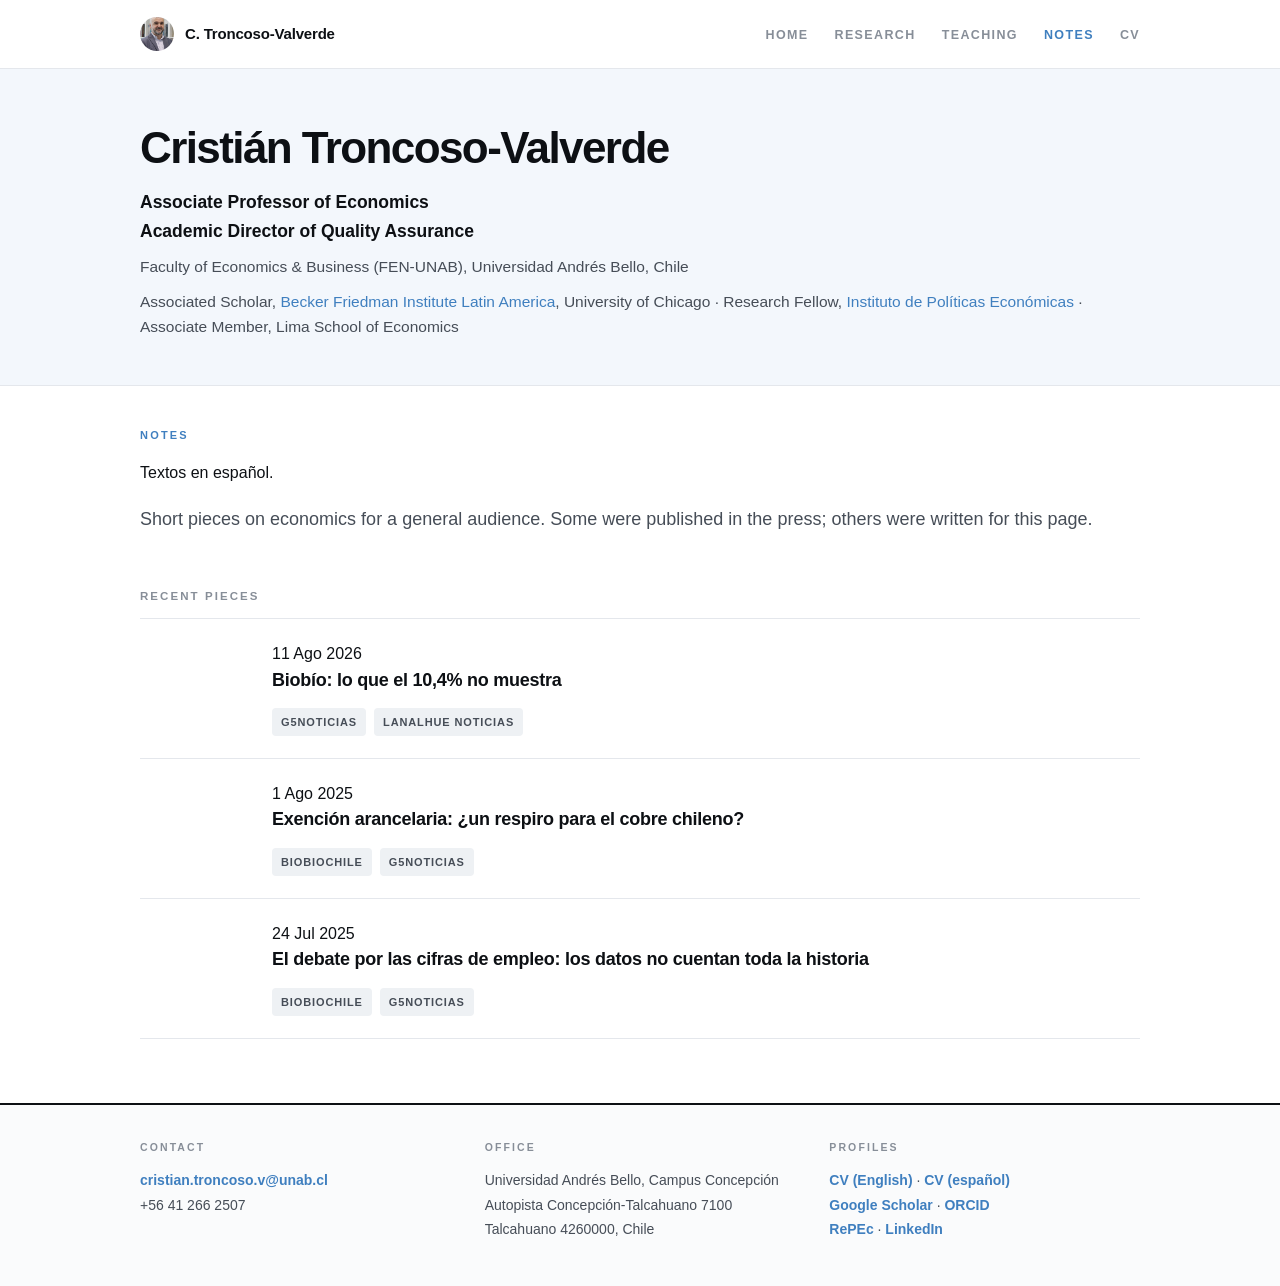
==== notes.html @ b49aa7f2 "Add files via upload" ====
<!doctype html>
<html lang="en">
<head>
<meta charset="utf-8">
<meta name="viewport" content="width=device-width, initial-scale=1">
<title>Notes — Cristián Troncoso-Valverde</title>
<meta name="description" content="Short pieces on economics for a general audience, written in Spanish. Some were published in the press; others were written for this page.">
<link rel="canonical" href="https://ctroncoso-valverde.github.io/notes.html">
<meta property="og:type" content="profile">
<meta property="og:title" content="Notes — Cristián Troncoso-Valverde">
<meta property="og:description" content="Short pieces on economics for a general audience, written in Spanish.">
<meta property="og:url" content="https://ctroncoso-valverde.github.io/notes.html">
<meta property="og:image" content="https://ctroncoso-valverde.github.io/assets/photo.jpg">
<meta name="twitter:card" content="summary">
<link rel="stylesheet" href="assets/style.css">

</head>
<body>
<main class="page">
<div class="topbar"><div class="wrap">
    <span class="tb-id"><span class="tb-av"></span>C. Troncoso-Valverde</span>
    <nav class="tb-nav"><a href="index.html">Home</a><a href="research.html">Research</a><a href="teaching.html">Teaching</a><a class="on" href="notes.html">Notes</a><a href="files/cv-en.pdf">CV</a></nav>
  </div></div>
  <div class="idwrap"><div class="wrap">
    <div class="ident">
      <div>
        <h1>Cristián Troncoso-Valverde</h1>
        <p class="role">Associate Professor of Economics<br>Academic Director of Quality Assurance</p>
        <p class="aff">Faculty of Economics &amp; Business (FEN-UNAB), Universidad Andrés Bello, Chile</p>
        <p class="aff" style="margin-top:10px">Associated Scholar, <a href="https://bfi.uchicago.edu/centers-programs/becker-friedman-institute-latin-america/">Becker Friedman Institute Latin America</a>,
        University of Chicago · Research Fellow, <a href="https://ipe.unab.cl/">Instituto de Políticas Económicas</a> ·
        Associate Member, Lima School of Economics</p>
      </div>
    </div>
  </div></div>

  <div class="wrap">

    <p class="kicker">Notes</p>
    <p class="sublabel">Textos en español.</p>
    <div class="lead hoverable">
      <p class="prose">Short pieces on economics for a general audience. Some were published in the
      press; others were written for this page.</p>
    </div>

<h2>Recent pieces</h2>

<!-- NOTES:START -->
    <div class="row" data-date="2026-08-11"><div class="d">11 Ago 2026</div>
      <p class="ti"><a href="https://g5noticias.cl/2026/08/11/biobio-lo-que-el-104-no-muestra-por-cristian-troncoso-valverde-profesor-asociado-facultad-de-economia-y-negocios-universidad-andres-bello/">Biobío: lo que el 10,4% no muestra</a></p>
      <div class="lk"><a class="ext" href="https://g5noticias.cl/2026/08/11/biobio-lo-que-el-104-no-muestra-por-cristian-troncoso-valverde-profesor-asociado-facultad-de-economia-y-negocios-universidad-andres-bello/">G5noticias</a><a class="ext" href="https://www.lanalhuenoticias.cl/leenota.php?noti=17923">Lanalhue Noticias</a></div>
    </div>
    <div class="row" data-date="2025-08-01"><div class="d">1 Ago 2025</div>
      <p class="ti"><a href="https://www.biobiochile.cl/noticias/opinion/tu-voz/2025/08/01/arancel-al-cobre-eeuu-chile-economia.shtml">Exención arancelaria: ¿un respiro para el cobre chileno?</a></p>
      <div class="lk"><a class="ext" href="https://www.biobiochile.cl/noticias/opinion/tu-voz/2025/08/01/arancel-al-cobre-eeuu-chile-economia.shtml">BioBioChile</a><a class="ext" href="https://g5noticias.cl/2025/08/03/exencion-arancelaria-un-respiro-para-el-cobre-chileno-por-cristian-troncoso-valverde-instituto-de-politicas-economicas-facultad-de-economia-y-negocios-universidad-andres-bello/">G5noticias</a></div>
    </div>
    <div class="row" data-date="2025-07-24"><div class="d">24 Jul 2025</div>
      <p class="ti"><a href="https://www.biobiochile.cl/noticias/opinion/tu-voz/2025/07/24/debate-por-cifras-de-empleo-jara-matthei.shtml">El debate por las cifras de empleo: los datos no cuentan toda la historia</a></p>
      <div class="lk"><a class="ext" href="https://www.biobiochile.cl/noticias/opinion/tu-voz/2025/07/24/debate-por-cifras-de-empleo-jara-matthei.shtml">BioBioChile</a><a class="ext" href="https://g5noticias.cl/2025/07/25/el-debate-por-las-cifras-de-empleo-por-cristian-troncoso-valverde-instituto-de-politicas-economicas-facultad-de-economia-y-negocios-universidad-andres-bello/">G5noticias</a></div>
    </div>
<!-- NOTES:END -->

  </div>
  <div class="foot" id="contact"><div class="wrap">
    <div><h3>Contact</h3><p><a href="mailto:cristian.troncoso.v@unab.cl">cristian.troncoso.v@unab.cl</a><br>+56 41 266 2507</p></div>
    <div><h3>Office</h3><p>Universidad Andrés Bello, Campus Concepción<br>
      Autopista Concepción-Talcahuano 7100<br>Talcahuano 4260000, Chile</p></div>
    <div><h3>Profiles</h3><p><a href="files/cv-en.pdf">CV (English)</a> · <a href="files/cv-es.pdf">CV (español)</a><br><a href="https://scholar.google.com/citations?user=-qR7iWAAAAAJ&amp;hl=en">Google Scholar</a> · <a href="https://orcid.org/0000-0001-8231-6727">ORCID</a><br>
      <a href="https://ideas.repec.org/e/ptr167.html">RePEc</a> · <a href="https://www.linkedin.com/in/cristi%C3%A1n-troncoso-valverde-75929161">LinkedIn</a></p></div>
  </div></div>
</main>
</body>
</html>
---- assets/style.css ----
*,*::before,*::after{box-sizing:border-box}
:root{--ink:#0d1014;--ink2:#464d57;--ink3:#878e98;--line:#e4e7ec;--acc:#3f7fbf;--band:#f3f7fc;--hover:#f0f1f3}
body{margin:0;background:#fff;font:16px/1.66 -apple-system,BlinkMacSystemFont,"Segoe UI",Roboto,"Helvetica Neue",sans-serif;
 -webkit-font-smoothing:antialiased;color:var(--ink)}
.page{background:#fff}
.wrap{max-width:1080px;margin:0 auto;padding:0 40px}

/* barra superior */
.topbar{border-bottom:1px solid var(--line)}
.topbar .wrap{display:flex;align-items:center;justify-content:space-between;gap:26px;height:68px}
.tb-id{display:flex;align-items:center;gap:11px;font-weight:750;font-size:15px;letter-spacing:-.012em}
.tb-av{width:34px;height:34px;border-radius:50%;background:url(avatar.jpg) center 20%/cover;flex:none}
.tb-nav a{font-size:12.5px;font-weight:750;letter-spacing:.11em;text-transform:uppercase;
 color:var(--ink3);text-decoration:none;margin-left:26px}
.tb-nav a.on{color:var(--acc)}
.tb-nav a:hover{color:var(--ink)}

/* bloque de identidad */
.idwrap{background:var(--band);border-bottom:1px solid var(--line)}
.ident{padding:56px 0 46px;display:grid;grid-template-columns:1fr auto;gap:0 48px;align-items:start}
h1{font-size:44px;line-height:1.06;font-weight:750;letter-spacing:-.036em;margin:0 0 16px}
.role{font-size:17.5px;font-weight:750;margin:0 0 8px}
.aff{font-size:15.5px;line-height:1.62;color:var(--ink2);margin:0}
.aff a{color:var(--acc);text-decoration:none}
.idphoto{width:172px;height:210px;border-radius:10px;object-fit:cover;object-position:50% 30%;display:block}

.prosewrap{margin:14px 0 0;max-width:1000px}
.prose{font-size:18px;line-height:1.78;color:var(--ink2);margin:0 0 18px}
.kicker{margin-top:44px;font-size:11px;font-weight:800;letter-spacing:.2em;text-transform:uppercase;
 color:var(--acc);margin:40px 0 0}

h2{font-size:11.5px;letter-spacing:.18em;text-transform:uppercase;font-weight:800;color:var(--ink3);
 margin:52px 0 0;padding-bottom:12px;border-bottom:1px solid var(--line)}
.news{border-left:3px solid var(--acc);padding:4px 0 4px 22px;margin:44px 0 0}
.newslabel{font-size:11px;font-weight:800;letter-spacing:.2em;text-transform:uppercase;color:var(--acc);margin:0 0 12px}
.newsitem{font-size:16px;line-height:1.55;color:var(--ink2);margin:0 0 8px}
.newsitem span{display:inline-block;min-width:88px;font-weight:800;font-size:12.5px;letter-spacing:.06em;
 text-transform:uppercase;color:var(--ink3)}
.newsitem a{color:var(--acc);text-decoration:none;font-weight:650}

.row{display:grid;grid-template-columns:104px 1fr;column-gap:28px;padding:22px 0;border-bottom:1px solid var(--line)}
.row>*{grid-column:2}
.row .y{grid-column:1;grid-row:1;margin:0;padding-top:3px;font-size:13.5px;font-weight:700;color:var(--ink3)}
.row .ti{font-size:18px;font-weight:700;line-height:1.4;letter-spacing:-.014em;margin:0 0 5px}
.row .ti a{color:var(--ink);text-decoration:none}
.row .ti a:hover{color:var(--acc)}
.row .me{font-size:15px;color:var(--ink2);margin:0}
.row .me i{font-style:italic}
.lk{margin-top:10px;display:flex;gap:8px;flex-wrap:wrap}
.lk a{font-size:11px;font-weight:800;letter-spacing:.08em;text-transform:uppercase;color:var(--ink2);
 text-decoration:none;background:#eef1f4;border-radius:4px;padding:5px 9px}
.lk a:hover{background:var(--acc);color:#fff}
.ab{margin-top:10px}
.ab summary{font-size:11.5px;font-weight:800;letter-spacing:.08em;text-transform:uppercase;color:var(--acc);
 cursor:pointer;list-style:none;display:inline-block}
.ab summary::marker{content:""}.ab summary::after{content:" +"}.ab[open] summary::after{content:" –"}
.ab p{font-size:15px;line-height:1.62;color:var(--ink2);margin:9px 0 2px;padding-left:16px;
 border-left:2px solid var(--line);max-width:820px}

/* pie: lo que antes cargaba la barra lateral */
.foot{margin-top:64px;border-top:2px solid var(--ink);background:#fafbfc}
.foot .wrap{display:grid;grid-template-columns:1fr 1fr 1fr;gap:34px;padding-top:34px;padding-bottom:44px}
.foot h3{font-size:10.5px;letter-spacing:.2em;text-transform:uppercase;color:var(--ink3);font-weight:800;margin:0 0 12px}
.foot p{font-size:14px;line-height:1.75;color:var(--ink2);margin:0}
.foot a{color:var(--acc);text-decoration:none;font-weight:650}

@media(max-width:620px){
 .wrap{padding:0 20px}
 .topbar .wrap{height:auto;flex-direction:column;align-items:flex-start;gap:10px;padding-top:14px;padding-bottom:12px}
 .tb-nav{display:flex;flex-wrap:wrap;gap:8px 0}
 .tb-nav a{margin-left:0;margin-right:20px}
 h1{font-size:32px}
 .row{grid-template-columns:1fr;row-gap:4px}
 .row>*{grid-column:1}
 .row .y{grid-row:auto}
 .wip li,.talks li{padding-left:0}
 .wip li::before{display:none}
 .talks li span{position:static;display:block;margin-bottom:3px}
}
@media(max-width:900px){.ident{grid-template-columns:1fr}.prosewrap{grid-template-columns:1fr}
 .foot .wrap{grid-template-columns:1fr}}


.hoverable{transition:.16s}
.row,.course,.wip li{transition:.16s}
.row:hover,.course:hover,.wip li:hover,.hoverable:hover{
 background:var(--hover);box-shadow:-14px 0 0 var(--hover),14px 0 0 var(--hover)}
.note{margin:26px 0 0;padding:16px 22px;border-left:3px solid var(--acc);background:var(--band);
 font-size:16px;color:var(--ink2)}
.note b{color:var(--ink);font-weight:700}
.course{padding:15px 0;border-bottom:1px solid var(--line)}
.course .cn{font-size:17px;font-weight:700;margin:0 0 3px}
.course .cm{font-size:14.5px;color:var(--ink2);margin:0}
.course .cm em{font-style:normal;color:var(--ink3)}
.wip{margin:0;padding:0;list-style:none}
.wip li{padding:13px 0 13px 104px;border-bottom:1px solid var(--line);font-size:16px;color:var(--ink2);
 line-height:1.5;position:relative}
.wip li::before{content:"";position:absolute;left:0;top:22px;width:26px;height:2px;background:var(--acc)}
.wip li span{color:var(--ink);font-weight:700}
.req{font-size:14px;color:var(--ink3);margin:11px 0 0;font-style:italic}
.req a{color:var(--acc);text-decoration:none;font-weight:650;font-style:normal}
.rec{margin-top:44px;padding-top:22px;border-top:1px solid var(--line)}
.rec>summary{font-size:11.5px;letter-spacing:.14em;text-transform:uppercase;font-weight:800;
 color:var(--acc);cursor:pointer;list-style:none}
.rec>summary::marker{content:""}.rec>summary::after{content:" +"}.rec[open]>summary::after{content:" –"}
.rec h3{font-size:14px;font-weight:800;margin:26px 0 8px}
.rec ul{margin:0;padding:0;list-style:none}
.rec li{font-size:13.5px;line-height:1.55;color:var(--ink2);padding:5px 0;border-bottom:1px solid #f0f2f5}
.rec li b{color:var(--ink);font-weight:650}.rec li em{font-style:normal;color:var(--ink3)}


.lead{max-width:1000px}
.lead .prose{margin-bottom:16px}
h2.line{margin-bottom:14px;font-size:19px;font-weight:750;letter-spacing:-.018em;color:var(--ink);text-transform:none;
 margin:54px 0 0;padding-bottom:0;border-bottom:0}
.talks{margin:0;padding:0;list-style:none}
.talks li{padding:11px 0 11px 104px;border-bottom:1px solid var(--line);font-size:15.5px;color:var(--ink2);position:relative}
.talks li span{position:absolute;left:0;top:13px;font-size:13px;font-weight:700;color:var(--ink3)}
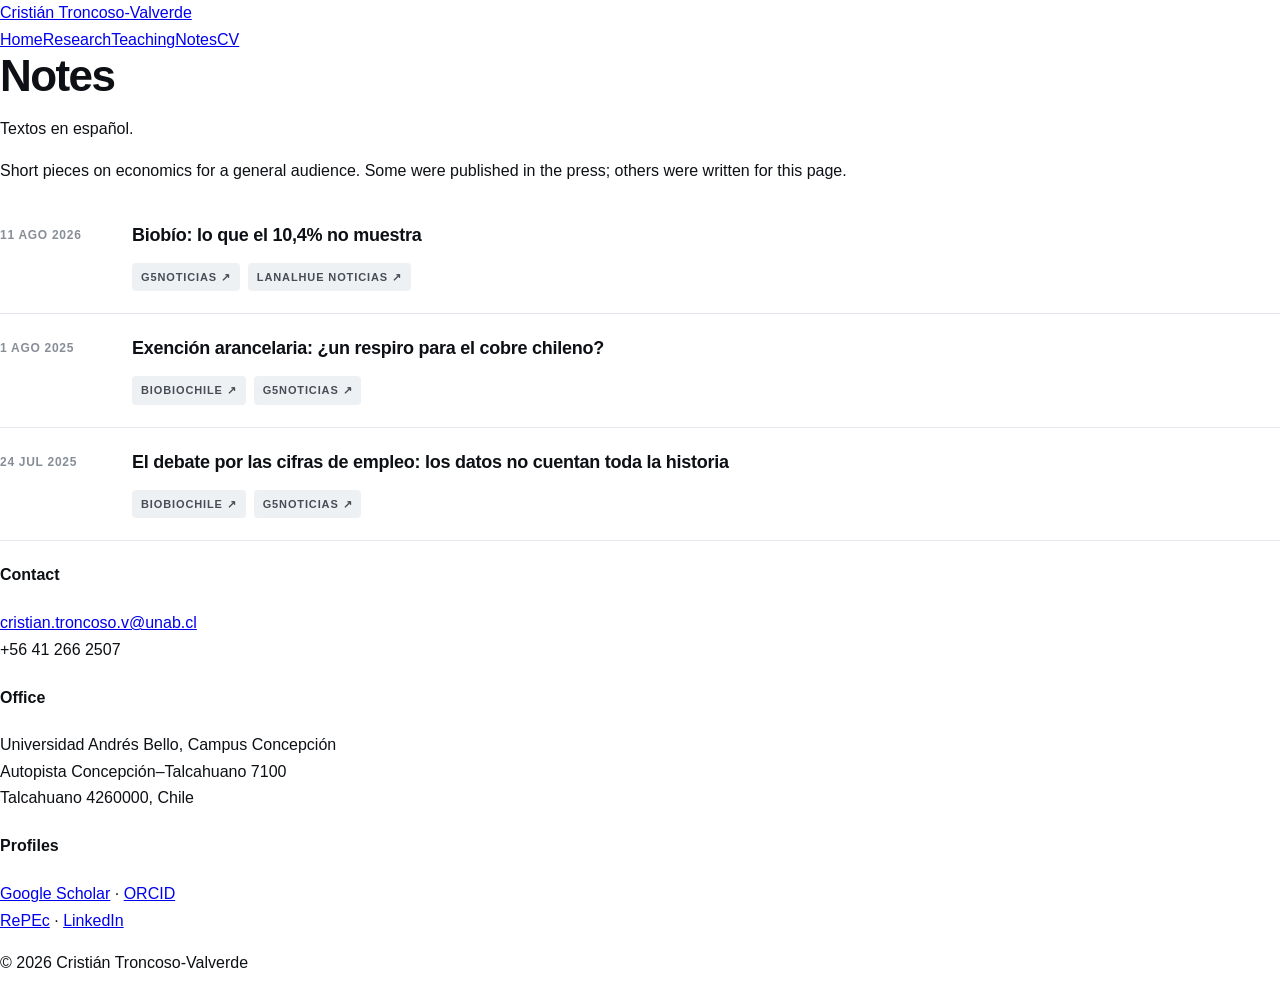
==== commit 90b93474: "Add files via upload" ====
--- a/notes.html
+++ b/notes.html
@@ -13,61 +13,30 @@
 <meta property="og:image" content="https://ctroncoso-valverde.github.io/assets/photo.jpg">
 <meta name="twitter:card" content="summary">
 <link rel="stylesheet" href="assets/style.css">
-
 </head>
 <body>
-<main class="page">
-<div class="topbar"><div class="wrap">
-    <span class="tb-id"><span class="tb-av"></span>C. Troncoso-Valverde</span>
-    <nav class="tb-nav"><a href="index.html">Home</a><a href="research.html">Research</a><a href="teaching.html">Teaching</a><a class="on" href="notes.html">Notes</a><a href="files/cv-en.pdf">CV</a></nav>
-  </div></div>
-  <div class="idwrap"><div class="wrap">
-    <div class="ident">
-      <div>
-        <h1>Cristián Troncoso-Valverde</h1>
-        <p class="role">Associate Professor of Economics<br>Academic Director of Quality Assurance</p>
-        <p class="aff">Faculty of Economics &amp; Business (FEN-UNAB), Universidad Andrés Bello, Chile</p>
-        <p class="aff" style="margin-top:10px">Associated Scholar, <a href="https://bfi.uchicago.edu/centers-programs/becker-friedman-institute-latin-america/">Becker Friedman Institute Latin America</a>,
-        University of Chicago · Research Fellow, <a href="https://ipe.unab.cl/">Instituto de Políticas Económicas</a> ·
-        Associate Member, Lima School of Economics</p>
-      </div>
-    </div>
-  </div></div>
-
-  <div class="wrap">
-
-    <p class="kicker">Notes</p>
-    <p class="sublabel">Textos en español.</p>
-    <div class="lead hoverable">
-      <p class="prose">Short pieces on economics for a general audience. Some were published in the
-      press; others were written for this page.</p>
-    </div>
-
-<h2>Recent pieces</h2>
-
+<header><div class="w"><a class="brand" href="index.html">Cristián Troncoso-Valverde</a>
+<nav><a href="index.html">Home</a><a href="research.html">Research</a><a href="teaching.html">Teaching</a><a href="notes.html" class="on">Notes</a><a href="files/cv-en.pdf">CV</a></nav></div></header>
+<main>
+<div class="hero"><div class="w"><h1>Notes</h1><p class="sub">Textos en español.</p>
+<p class="bio">Short pieces on economics for a general audience. Some were published in the press; others were written for this page.</p></div></div><div class="w body"><div class="notes">
 <!-- NOTES:START -->
     <div class="row" data-date="2026-08-11"><div class="d">11 Ago 2026</div>
       <p class="ti"><a href="https://g5noticias.cl/2026/08/11/biobio-lo-que-el-104-no-muestra-por-cristian-troncoso-valverde-profesor-asociado-facultad-de-economia-y-negocios-universidad-andres-bello/">Biobío: lo que el 10,4% no muestra</a></p>
-      <div class="lk"><a class="ext" href="https://g5noticias.cl/2026/08/11/biobio-lo-que-el-104-no-muestra-por-cristian-troncoso-valverde-profesor-asociado-facultad-de-economia-y-negocios-universidad-andres-bello/">G5noticias</a><a class="ext" href="https://www.lanalhuenoticias.cl/leenota.php?noti=17923">Lanalhue Noticias</a></div>
-    </div>
+      <div class="lk"><a class="ext" href="https://g5noticias.cl/2026/08/11/biobio-lo-que-el-104-no-muestra-por-cristian-troncoso-valverde-profesor-asociado-facultad-de-economia-y-negocios-universidad-andres-bello/">G5noticias</a><a class="ext" href="https://www.lanalhuenoticias.cl/leenota.php?noti=17923">Lanalhue Noticias</a></div></div>
     <div class="row" data-date="2025-08-01"><div class="d">1 Ago 2025</div>
       <p class="ti"><a href="https://www.biobiochile.cl/noticias/opinion/tu-voz/2025/08/01/arancel-al-cobre-eeuu-chile-economia.shtml">Exención arancelaria: ¿un respiro para el cobre chileno?</a></p>
-      <div class="lk"><a class="ext" href="https://www.biobiochile.cl/noticias/opinion/tu-voz/2025/08/01/arancel-al-cobre-eeuu-chile-economia.shtml">BioBioChile</a><a class="ext" href="https://g5noticias.cl/2025/08/03/exencion-arancelaria-un-respiro-para-el-cobre-chileno-por-cristian-troncoso-valverde-instituto-de-politicas-economicas-facultad-de-economia-y-negocios-universidad-andres-bello/">G5noticias</a></div>
-    </div>
+      <div class="lk"><a class="ext" href="https://www.biobiochile.cl/noticias/opinion/tu-voz/2025/08/01/arancel-al-cobre-eeuu-chile-economia.shtml">BioBioChile</a><a class="ext" href="https://g5noticias.cl/2025/08/03/exencion-arancelaria-un-respiro-para-el-cobre-chileno-por-cristian-troncoso-valverde-instituto-de-politicas-economicas-facultad-de-economia-y-negocios-universidad-andres-bello/">G5noticias</a></div></div>
     <div class="row" data-date="2025-07-24"><div class="d">24 Jul 2025</div>
       <p class="ti"><a href="https://www.biobiochile.cl/noticias/opinion/tu-voz/2025/07/24/debate-por-cifras-de-empleo-jara-matthei.shtml">El debate por las cifras de empleo: los datos no cuentan toda la historia</a></p>
-      <div class="lk"><a class="ext" href="https://www.biobiochile.cl/noticias/opinion/tu-voz/2025/07/24/debate-por-cifras-de-empleo-jara-matthei.shtml">BioBioChile</a><a class="ext" href="https://g5noticias.cl/2025/07/25/el-debate-por-las-cifras-de-empleo-por-cristian-troncoso-valverde-instituto-de-politicas-economicas-facultad-de-economia-y-negocios-universidad-andres-bello/">G5noticias</a></div>
-    </div>
+      <div class="lk"><a class="ext" href="https://www.biobiochile.cl/noticias/opinion/tu-voz/2025/07/24/debate-por-cifras-de-empleo-jara-matthei.shtml">BioBioChile</a><a class="ext" href="https://g5noticias.cl/2025/07/25/el-debate-por-las-cifras-de-empleo-por-cristian-troncoso-valverde-instituto-de-politicas-economicas-facultad-de-economia-y-negocios-universidad-andres-bello/">G5noticias</a></div></div>
 <!-- NOTES:END -->
-
-  </div>
-  <div class="foot" id="contact"><div class="wrap">
-    <div><h3>Contact</h3><p><a href="mailto:cristian.troncoso.v@unab.cl">cristian.troncoso.v@unab.cl</a><br>+56 41 266 2507</p></div>
-    <div><h3>Office</h3><p>Universidad Andrés Bello, Campus Concepción<br>
-      Autopista Concepción-Talcahuano 7100<br>Talcahuano 4260000, Chile</p></div>
-    <div><h3>Profiles</h3><p><a href="files/cv-en.pdf">CV (English)</a> · <a href="files/cv-es.pdf">CV (español)</a><br><a href="https://scholar.google.com/citations?user=-qR7iWAAAAAJ&amp;hl=en">Google Scholar</a> · <a href="https://orcid.org/0000-0001-8231-6727">ORCID</a><br>
-      <a href="https://ideas.repec.org/e/ptr167.html">RePEc</a> · <a href="https://www.linkedin.com/in/cristi%C3%A1n-troncoso-valverde-75929161">LinkedIn</a></p></div>
-  </div></div>
+</div></div>
 </main>
+<footer><div class="w"><div class="fc">
+<div><h4>Contact</h4><p><a href="mailto:cristian.troncoso.v@unab.cl">cristian.troncoso.v@unab.cl</a><br>+56 41 266 2507</p></div>
+<div><h4>Office</h4><p>Universidad Andrés Bello, Campus Concepción<br>Autopista Concepción–Talcahuano 7100<br>Talcahuano 4260000, Chile</p></div>
+<div><h4>Profiles</h4><p><a href="https://scholar.google.com/citations?user=-qR7iWAAAAAJ&amp;hl=en">Google Scholar</a> · <a href="https://orcid.org/0000-0001-8231-6727">ORCID</a><br><a href="https://ideas.repec.org/e/ptr167.html">RePEc</a> · <a href="https://www.linkedin.com/in/cristi%C3%A1n-troncoso-valverde-75929161">LinkedIn</a></p></div>
+</div><p class="copy">© 2026 Cristián Troncoso-Valverde</p></div></footer>
 </body>
 </html>
--- a/assets/style.css
+++ b/assets/style.css
@@ -116,3 +116,29 @@
 .talks{margin:0;padding:0;list-style:none}
 .talks li{padding:11px 0 11px 104px;border-bottom:1px solid var(--line);font-size:15.5px;color:var(--ink2);position:relative}
 .talks li span{position:absolute;left:0;top:13px;font-size:13px;font-weight:700;color:var(--ink3)}
+
+
+/* ---------- Notes ---------- */
+.sublabel{font-size:13.5px;color:var(--ink3);font-style:italic;margin:6px 0 0}
+.row .d{grid-column:1;grid-row:1;margin:0;padding-top:4px;font-size:12px;font-weight:800;
+ letter-spacing:.06em;text-transform:uppercase;color:var(--ink3);line-height:1.35}
+.row .dek{font-size:15.5px;line-height:1.6;color:var(--ink2);margin:6px 0 0;max-width:720px}
+.tag2{display:inline-block;justify-self:start;font-size:10px;font-weight:800;letter-spacing:.1em;
+ text-transform:uppercase;color:var(--ink3);border:1px solid var(--line);border-radius:3px;
+ padding:2px 7px;margin:0 0 5px}
+.lk a.ext::after{content:" \2197";font-weight:600}
+
+/* una nota propia, abierta */
+.art{padding:34px 0 0;max-width:680px}
+.back{font-size:11px;font-weight:800;letter-spacing:.12em;text-transform:uppercase;
+ color:var(--ink3);text-decoration:none;display:inline-block;margin-bottom:24px}
+.back:hover{color:var(--acc)}
+.art h1{font-size:34px;line-height:1.15;letter-spacing:-.028em;margin:0 0 12px}
+.artmeta{font-size:13px;color:var(--ink3);border-bottom:1px solid var(--line);
+ padding-bottom:18px;margin:0 0 28px}
+.artmeta b{color:var(--ink3);font-weight:800;letter-spacing:.06em;text-transform:uppercase;font-size:11px}
+.art p{font-size:17.5px;line-height:1.8;color:#22262c;margin:0 0 20px}
+.art a{color:var(--acc)}
+.pull{border-left:3px solid var(--acc);padding:2px 0 2px 20px;margin:26px 0;
+ font-size:19px;line-height:1.6;color:var(--ink);font-weight:650}
+@media(max-width:620px){.art h1{font-size:26px}.art p{font-size:16.5px;line-height:1.72}}
